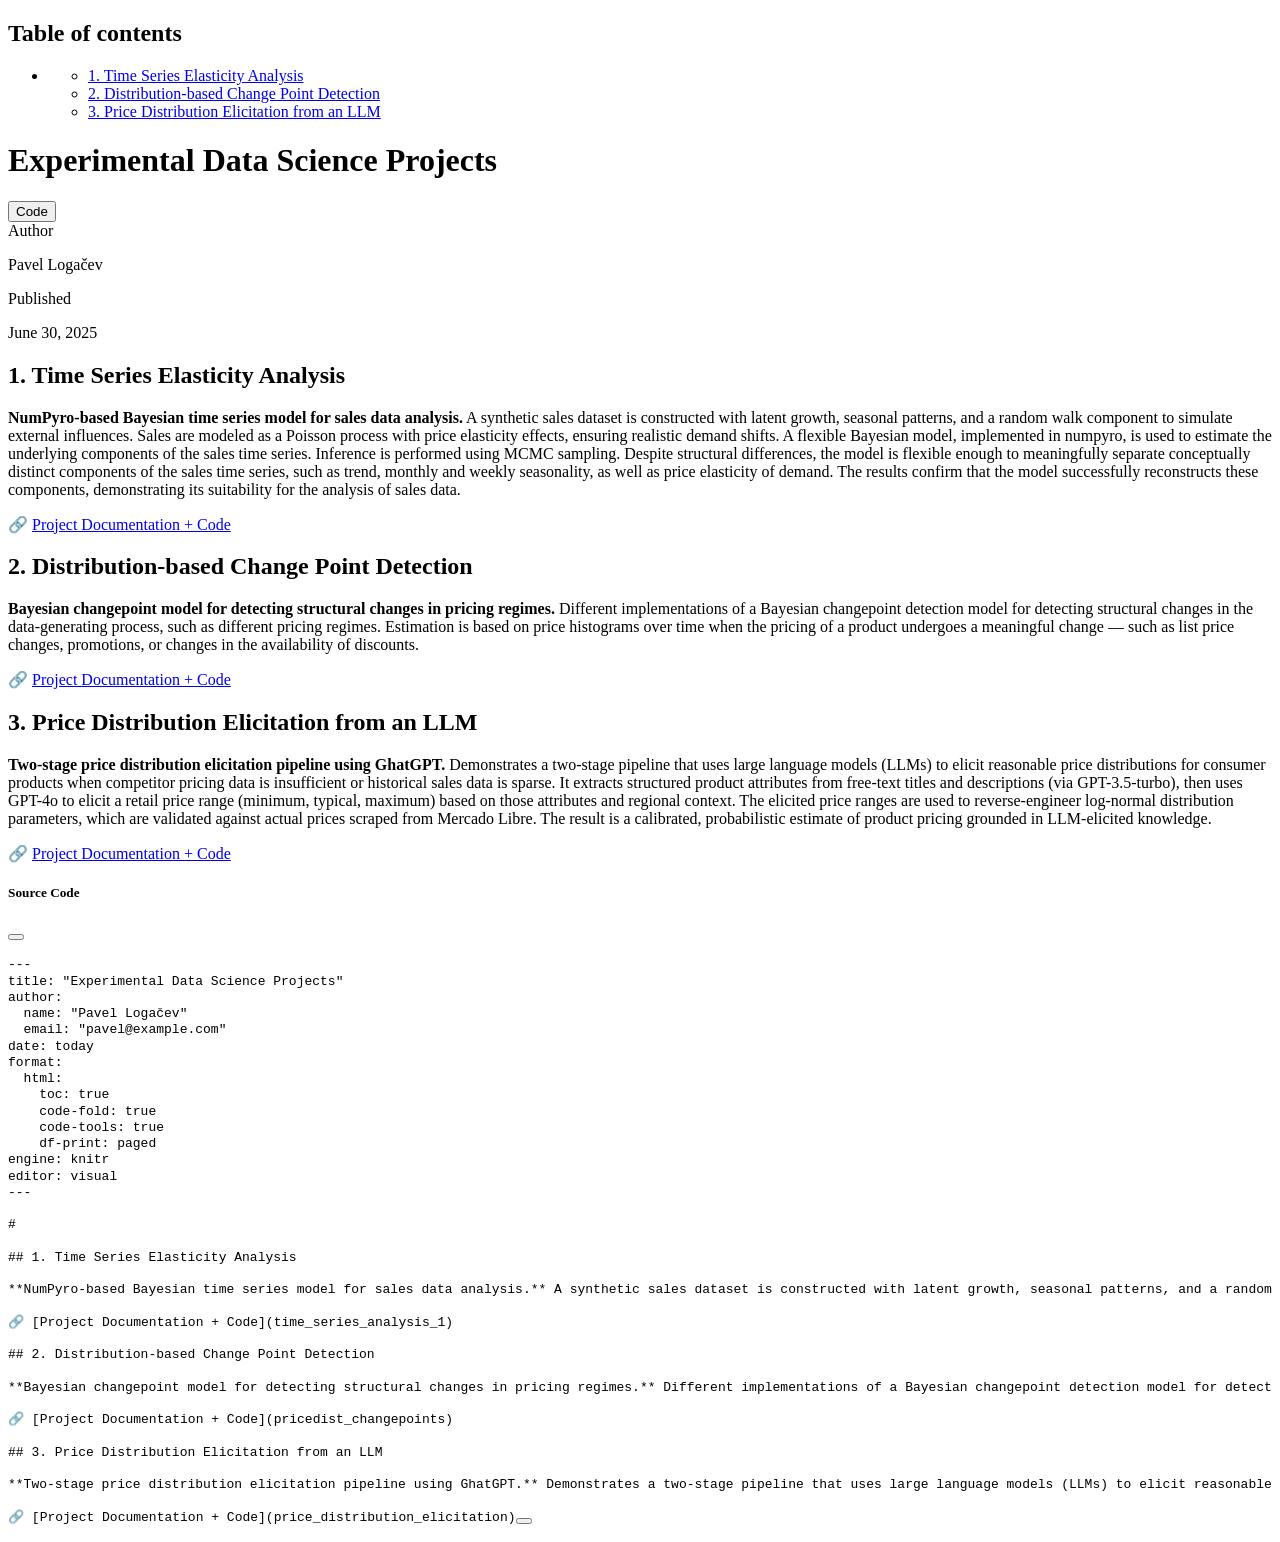
==== index.html @ 0f0e81e6 "Updates index doc" ====
<!DOCTYPE html>
<html xmlns="http://www.w3.org/1999/xhtml" lang="en" xml:lang="en"><head>

<meta charset="utf-8">
<meta name="generator" content="quarto-1.5.57">

<meta name="viewport" content="width=device-width, initial-scale=1.0, user-scalable=yes">

<meta name="author" content="Pavel Logačev">
<meta name="dcterms.date" content="2025-06-30">

<title>Experimental Data Science Projects</title>
<style>
code{white-space: pre-wrap;}
span.smallcaps{font-variant: small-caps;}
div.columns{display: flex; gap: min(4vw, 1.5em);}
div.column{flex: auto; overflow-x: auto;}
div.hanging-indent{margin-left: 1.5em; text-indent: -1.5em;}
ul.task-list{list-style: none;}
ul.task-list li input[type="checkbox"] {
  width: 0.8em;
  margin: 0 0.8em 0.2em -1em; /* quarto-specific, see https://github.com/quarto-dev/quarto-cli/issues/4556 */ 
  vertical-align: middle;
}
/* CSS for syntax highlighting */
pre > code.sourceCode { white-space: pre; position: relative; }
pre > code.sourceCode > span { line-height: 1.25; }
pre > code.sourceCode > span:empty { height: 1.2em; }
.sourceCode { overflow: visible; }
code.sourceCode > span { color: inherit; text-decoration: inherit; }
div.sourceCode { margin: 1em 0; }
pre.sourceCode { margin: 0; }
@media screen {
div.sourceCode { overflow: auto; }
}
@media print {
pre > code.sourceCode { white-space: pre-wrap; }
pre > code.sourceCode > span { display: inline-block; text-indent: -5em; padding-left: 5em; }
}
pre.numberSource code
  { counter-reset: source-line 0; }
pre.numberSource code > span
  { position: relative; left: -4em; counter-increment: source-line; }
pre.numberSource code > span > a:first-child::before
  { content: counter(source-line);
    position: relative; left: -1em; text-align: right; vertical-align: baseline;
    border: none; display: inline-block;
    -webkit-touch-callout: none; -webkit-user-select: none;
    -khtml-user-select: none; -moz-user-select: none;
    -ms-user-select: none; user-select: none;
    padding: 0 4px; width: 4em;
  }
pre.numberSource { margin-left: 3em;  padding-left: 4px; }
div.sourceCode
  {   }
@media screen {
pre > code.sourceCode > span > a:first-child::before { text-decoration: underline; }
}
</style>


<script src="index_files/libs/clipboard/clipboard.min.js"></script>
<script src="index_files/libs/quarto-html/quarto.js"></script>
<script src="index_files/libs/quarto-html/popper.min.js"></script>
<script src="index_files/libs/quarto-html/tippy.umd.min.js"></script>
<script src="index_files/libs/quarto-html/anchor.min.js"></script>
<link href="index_files/libs/quarto-html/tippy.css" rel="stylesheet">
<link href="index_files/libs/quarto-html/quarto-syntax-highlighting.css" rel="stylesheet" id="quarto-text-highlighting-styles">
<script src="index_files/libs/bootstrap/bootstrap.min.js"></script>
<link href="index_files/libs/bootstrap/bootstrap-icons.css" rel="stylesheet">
<link href="index_files/libs/bootstrap/bootstrap.min.css" rel="stylesheet" id="quarto-bootstrap" data-mode="light">
<link href="index_files/libs/pagedtable-1.1/css/pagedtable.css" rel="stylesheet">
<script src="index_files/libs/pagedtable-1.1/js/pagedtable.js"></script>


</head>

<body>

<div id="quarto-content" class="page-columns page-rows-contents page-layout-article">
<div id="quarto-margin-sidebar" class="sidebar margin-sidebar">
  <nav id="TOC" role="doc-toc" class="toc-active">
    <h2 id="toc-title">Table of contents</h2>
   
  <ul>
  <li><a href="#section" id="toc-section" class="nav-link active" data-scroll-target="#section"></a>
  <ul class="collapse">
  <li><a href="#time-series-elasticity-analysis" id="toc-time-series-elasticity-analysis" class="nav-link" data-scroll-target="#time-series-elasticity-analysis">1. Time Series Elasticity Analysis</a></li>
  <li><a href="#distribution-based-change-point-detection" id="toc-distribution-based-change-point-detection" class="nav-link" data-scroll-target="#distribution-based-change-point-detection">2. Distribution-based Change Point Detection</a></li>
  <li><a href="#price-distribution-elicitation-from-an-llm" id="toc-price-distribution-elicitation-from-an-llm" class="nav-link" data-scroll-target="#price-distribution-elicitation-from-an-llm">3. Price Distribution Elicitation from an LLM</a></li>
  </ul></li>
  </ul>
</nav>
</div>
<main class="content" id="quarto-document-content">

<header id="title-block-header" class="quarto-title-block default">
<div class="quarto-title">
<div class="quarto-title-block"><div><h1 class="title">Experimental Data Science Projects</h1><button type="button" class="btn code-tools-button" id="quarto-code-tools-source"><i class="bi"></i> Code</button></div></div>
</div>



<div class="quarto-title-meta">

    <div>
    <div class="quarto-title-meta-heading">Author</div>
    <div class="quarto-title-meta-contents">
             <p>Pavel Logačev <a href="mailto:pavel@example.com" class="quarto-title-author-email"><i class="bi bi-envelope"></i></a> </p>
          </div>
  </div>
    
    <div>
    <div class="quarto-title-meta-heading">Published</div>
    <div class="quarto-title-meta-contents">
      <p class="date">June 30, 2025</p>
    </div>
  </div>
  
    
  </div>
  


</header>


<section id="section" class="level1">
<h1></h1>
<section id="time-series-elasticity-analysis" class="level2">
<h2 class="anchored" data-anchor-id="time-series-elasticity-analysis">1. Time Series Elasticity Analysis</h2>
<p><strong>NumPyro-based Bayesian time series model for sales data analysis.</strong> A synthetic sales dataset is constructed with latent growth, seasonal patterns, and a random walk component to simulate external influences. Sales are modeled as a Poisson process with price elasticity effects, ensuring realistic demand shifts. A flexible Bayesian model, implemented in numpyro, is used to estimate the underlying components of the sales time series. Inference is performed using MCMC sampling. Despite structural differences, the model is flexible enough to meaningfully separate conceptually distinct components of the sales time series, such as trend, monthly and weekly seasonality, as well as price elasticity of demand. The results confirm that the model successfully reconstructs these components, demonstrating its suitability for the analysis of sales data.</p>
<p>🔗 <a href="time_series_analysis_1">Project Documentation + Code</a></p>
</section>
<section id="distribution-based-change-point-detection" class="level2">
<h2 class="anchored" data-anchor-id="distribution-based-change-point-detection">2. Distribution-based Change Point Detection</h2>
<p><strong>Bayesian changepoint model for detecting structural changes in pricing regimes.</strong> Different implementations of a Bayesian changepoint detection model for detecting structural changes in the data-generating process, such as different pricing regimes. Estimation is based on price histograms over time when the pricing of a product undergoes a meaningful change — such as list price changes, promotions, or changes in the availability of discounts.</p>
<p>🔗 <a href="pricedist_changepoints">Project Documentation + Code</a></p>
</section>
<section id="price-distribution-elicitation-from-an-llm" class="level2">
<h2 class="anchored" data-anchor-id="price-distribution-elicitation-from-an-llm">3. Price Distribution Elicitation from an LLM</h2>
<p><strong>Two-stage price distribution elicitation pipeline using GhatGPT.</strong> Demonstrates a two-stage pipeline that uses large language models (LLMs) to elicit reasonable price distributions for consumer products when competitor pricing data is insufficient or historical sales data is sparse. It extracts structured product attributes from free-text titles and descriptions (via GPT-3.5-turbo), then uses GPT-4o to elicit a retail price range (minimum, typical, maximum) based on those attributes and regional context. The elicited price ranges are used to reverse-engineer log-normal distribution parameters, which are validated against actual prices scraped from Mercado Libre. The result is a calibrated, probabilistic estimate of product pricing grounded in LLM-elicited knowledge.</p>
<p>🔗 <a href="price_distribution_elicitation">Project Documentation + Code</a></p>
<!-- -->

</section>
</section>

</main>
<!-- /main column -->
<script id="quarto-html-after-body" type="application/javascript">
window.document.addEventListener("DOMContentLoaded", function (event) {
  const toggleBodyColorMode = (bsSheetEl) => {
    const mode = bsSheetEl.getAttribute("data-mode");
    const bodyEl = window.document.querySelector("body");
    if (mode === "dark") {
      bodyEl.classList.add("quarto-dark");
      bodyEl.classList.remove("quarto-light");
    } else {
      bodyEl.classList.add("quarto-light");
      bodyEl.classList.remove("quarto-dark");
    }
  }
  const toggleBodyColorPrimary = () => {
    const bsSheetEl = window.document.querySelector("link#quarto-bootstrap");
    if (bsSheetEl) {
      toggleBodyColorMode(bsSheetEl);
    }
  }
  toggleBodyColorPrimary();  
  const icon = "";
  const anchorJS = new window.AnchorJS();
  anchorJS.options = {
    placement: 'right',
    icon: icon
  };
  anchorJS.add('.anchored');
  const isCodeAnnotation = (el) => {
    for (const clz of el.classList) {
      if (clz.startsWith('code-annotation-')) {                     
        return true;
      }
    }
    return false;
  }
  const onCopySuccess = function(e) {
    // button target
    const button = e.trigger;
    // don't keep focus
    button.blur();
    // flash "checked"
    button.classList.add('code-copy-button-checked');
    var currentTitle = button.getAttribute("title");
    button.setAttribute("title", "Copied!");
    let tooltip;
    if (window.bootstrap) {
      button.setAttribute("data-bs-toggle", "tooltip");
      button.setAttribute("data-bs-placement", "left");
      button.setAttribute("data-bs-title", "Copied!");
      tooltip = new bootstrap.Tooltip(button, 
        { trigger: "manual", 
          customClass: "code-copy-button-tooltip",
          offset: [0, -8]});
      tooltip.show();    
    }
    setTimeout(function() {
      if (tooltip) {
        tooltip.hide();
        button.removeAttribute("data-bs-title");
        button.removeAttribute("data-bs-toggle");
        button.removeAttribute("data-bs-placement");
      }
      button.setAttribute("title", currentTitle);
      button.classList.remove('code-copy-button-checked');
    }, 1000);
    // clear code selection
    e.clearSelection();
  }
  const getTextToCopy = function(trigger) {
      const codeEl = trigger.previousElementSibling.cloneNode(true);
      for (const childEl of codeEl.children) {
        if (isCodeAnnotation(childEl)) {
          childEl.remove();
        }
      }
      return codeEl.innerText;
  }
  const clipboard = new window.ClipboardJS('.code-copy-button:not([data-in-quarto-modal])', {
    text: getTextToCopy
  });
  clipboard.on('success', onCopySuccess);
  if (window.document.getElementById('quarto-embedded-source-code-modal')) {
    // For code content inside modals, clipBoardJS needs to be initialized with a container option
    // TODO: Check when it could be a function (https://github.com/zenorocha/clipboard.js/issues/860)
    const clipboardModal = new window.ClipboardJS('.code-copy-button[data-in-quarto-modal]', {
      text: getTextToCopy,
      container: window.document.getElementById('quarto-embedded-source-code-modal')
    });
    clipboardModal.on('success', onCopySuccess);
  }
  const viewSource = window.document.getElementById('quarto-view-source') ||
                     window.document.getElementById('quarto-code-tools-source');
  if (viewSource) {
    const sourceUrl = viewSource.getAttribute("data-quarto-source-url");
    viewSource.addEventListener("click", function(e) {
      if (sourceUrl) {
        // rstudio viewer pane
        if (/\bcapabilities=\b/.test(window.location)) {
          window.open(sourceUrl);
        } else {
          window.location.href = sourceUrl;
        }
      } else {
        const modal = new bootstrap.Modal(document.getElementById('quarto-embedded-source-code-modal'));
        modal.show();
      }
      return false;
    });
  }
  function toggleCodeHandler(show) {
    return function(e) {
      const detailsSrc = window.document.querySelectorAll(".cell > details > .sourceCode");
      for (let i=0; i<detailsSrc.length; i++) {
        const details = detailsSrc[i].parentElement;
        if (show) {
          details.open = true;
        } else {
          details.removeAttribute("open");
        }
      }
      const cellCodeDivs = window.document.querySelectorAll(".cell > .sourceCode");
      const fromCls = show ? "hidden" : "unhidden";
      const toCls = show ? "unhidden" : "hidden";
      for (let i=0; i<cellCodeDivs.length; i++) {
        const codeDiv = cellCodeDivs[i];
        if (codeDiv.classList.contains(fromCls)) {
          codeDiv.classList.remove(fromCls);
          codeDiv.classList.add(toCls);
        } 
      }
      return false;
    }
  }
  const hideAllCode = window.document.getElementById("quarto-hide-all-code");
  if (hideAllCode) {
    hideAllCode.addEventListener("click", toggleCodeHandler(false));
  }
  const showAllCode = window.document.getElementById("quarto-show-all-code");
  if (showAllCode) {
    showAllCode.addEventListener("click", toggleCodeHandler(true));
  }
    var localhostRegex = new RegExp(/^(?:http|https):\/\/localhost\:?[0-9]*\//);
    var mailtoRegex = new RegExp(/^mailto:/);
      var filterRegex = new RegExp('/' + window.location.host + '/');
    var isInternal = (href) => {
        return filterRegex.test(href) || localhostRegex.test(href) || mailtoRegex.test(href);
    }
    // Inspect non-navigation links and adorn them if external
 	var links = window.document.querySelectorAll('a[href]:not(.nav-link):not(.navbar-brand):not(.toc-action):not(.sidebar-link):not(.sidebar-item-toggle):not(.pagination-link):not(.no-external):not([aria-hidden]):not(.dropdown-item):not(.quarto-navigation-tool):not(.about-link)');
    for (var i=0; i<links.length; i++) {
      const link = links[i];
      if (!isInternal(link.href)) {
        // undo the damage that might have been done by quarto-nav.js in the case of
        // links that we want to consider external
        if (link.dataset.originalHref !== undefined) {
          link.href = link.dataset.originalHref;
        }
      }
    }
  function tippyHover(el, contentFn, onTriggerFn, onUntriggerFn) {
    const config = {
      allowHTML: true,
      maxWidth: 500,
      delay: 100,
      arrow: false,
      appendTo: function(el) {
          return el.parentElement;
      },
      interactive: true,
      interactiveBorder: 10,
      theme: 'quarto',
      placement: 'bottom-start',
    };
    if (contentFn) {
      config.content = contentFn;
    }
    if (onTriggerFn) {
      config.onTrigger = onTriggerFn;
    }
    if (onUntriggerFn) {
      config.onUntrigger = onUntriggerFn;
    }
    window.tippy(el, config); 
  }
  const noterefs = window.document.querySelectorAll('a[role="doc-noteref"]');
  for (var i=0; i<noterefs.length; i++) {
    const ref = noterefs[i];
    tippyHover(ref, function() {
      // use id or data attribute instead here
      let href = ref.getAttribute('data-footnote-href') || ref.getAttribute('href');
      try { href = new URL(href).hash; } catch {}
      const id = href.replace(/^#\/?/, "");
      const note = window.document.getElementById(id);
      if (note) {
        return note.innerHTML;
      } else {
        return "";
      }
    });
  }
  const xrefs = window.document.querySelectorAll('a.quarto-xref');
  const processXRef = (id, note) => {
    // Strip column container classes
    const stripColumnClz = (el) => {
      el.classList.remove("page-full", "page-columns");
      if (el.children) {
        for (const child of el.children) {
          stripColumnClz(child);
        }
      }
    }
    stripColumnClz(note)
    if (id === null || id.startsWith('sec-')) {
      // Special case sections, only their first couple elements
      const container = document.createElement("div");
      if (note.children && note.children.length > 2) {
        container.appendChild(note.children[0].cloneNode(true));
        for (let i = 1; i < note.children.length; i++) {
          const child = note.children[i];
          if (child.tagName === "P" && child.innerText === "") {
            continue;
          } else {
            container.appendChild(child.cloneNode(true));
            break;
          }
        }
        if (window.Quarto?.typesetMath) {
          window.Quarto.typesetMath(container);
        }
        return container.innerHTML
      } else {
        if (window.Quarto?.typesetMath) {
          window.Quarto.typesetMath(note);
        }
        return note.innerHTML;
      }
    } else {
      // Remove any anchor links if they are present
      const anchorLink = note.querySelector('a.anchorjs-link');
      if (anchorLink) {
        anchorLink.remove();
      }
      if (window.Quarto?.typesetMath) {
        window.Quarto.typesetMath(note);
      }
      // TODO in 1.5, we should make sure this works without a callout special case
      if (note.classList.contains("callout")) {
        return note.outerHTML;
      } else {
        return note.innerHTML;
      }
    }
  }
  for (var i=0; i<xrefs.length; i++) {
    const xref = xrefs[i];
    tippyHover(xref, undefined, function(instance) {
      instance.disable();
      let url = xref.getAttribute('href');
      let hash = undefined; 
      if (url.startsWith('#')) {
        hash = url;
      } else {
        try { hash = new URL(url).hash; } catch {}
      }
      if (hash) {
        const id = hash.replace(/^#\/?/, "");
        const note = window.document.getElementById(id);
        if (note !== null) {
          try {
            const html = processXRef(id, note.cloneNode(true));
            instance.setContent(html);
          } finally {
            instance.enable();
            instance.show();
          }
        } else {
          // See if we can fetch this
          fetch(url.split('#')[0])
          .then(res => res.text())
          .then(html => {
            const parser = new DOMParser();
            const htmlDoc = parser.parseFromString(html, "text/html");
            const note = htmlDoc.getElementById(id);
            if (note !== null) {
              const html = processXRef(id, note);
              instance.setContent(html);
            } 
          }).finally(() => {
            instance.enable();
            instance.show();
          });
        }
      } else {
        // See if we can fetch a full url (with no hash to target)
        // This is a special case and we should probably do some content thinning / targeting
        fetch(url)
        .then(res => res.text())
        .then(html => {
          const parser = new DOMParser();
          const htmlDoc = parser.parseFromString(html, "text/html");
          const note = htmlDoc.querySelector('main.content');
          if (note !== null) {
            // This should only happen for chapter cross references
            // (since there is no id in the URL)
            // remove the first header
            if (note.children.length > 0 && note.children[0].tagName === "HEADER") {
              note.children[0].remove();
            }
            const html = processXRef(null, note);
            instance.setContent(html);
          } 
        }).finally(() => {
          instance.enable();
          instance.show();
        });
      }
    }, function(instance) {
    });
  }
      let selectedAnnoteEl;
      const selectorForAnnotation = ( cell, annotation) => {
        let cellAttr = 'data-code-cell="' + cell + '"';
        let lineAttr = 'data-code-annotation="' +  annotation + '"';
        const selector = 'span[' + cellAttr + '][' + lineAttr + ']';
        return selector;
      }
      const selectCodeLines = (annoteEl) => {
        const doc = window.document;
        const targetCell = annoteEl.getAttribute("data-target-cell");
        const targetAnnotation = annoteEl.getAttribute("data-target-annotation");
        const annoteSpan = window.document.querySelector(selectorForAnnotation(targetCell, targetAnnotation));
        const lines = annoteSpan.getAttribute("data-code-lines").split(",");
        const lineIds = lines.map((line) => {
          return targetCell + "-" + line;
        })
        let top = null;
        let height = null;
        let parent = null;
        if (lineIds.length > 0) {
            //compute the position of the single el (top and bottom and make a div)
            const el = window.document.getElementById(lineIds[0]);
            top = el.offsetTop;
            height = el.offsetHeight;
            parent = el.parentElement.parentElement;
          if (lineIds.length > 1) {
            const lastEl = window.document.getElementById(lineIds[lineIds.length - 1]);
            const bottom = lastEl.offsetTop + lastEl.offsetHeight;
            height = bottom - top;
          }
          if (top !== null && height !== null && parent !== null) {
            // cook up a div (if necessary) and position it 
            let div = window.document.getElementById("code-annotation-line-highlight");
            if (div === null) {
              div = window.document.createElement("div");
              div.setAttribute("id", "code-annotation-line-highlight");
              div.style.position = 'absolute';
              parent.appendChild(div);
            }
            div.style.top = top - 2 + "px";
            div.style.height = height + 4 + "px";
            div.style.left = 0;
            let gutterDiv = window.document.getElementById("code-annotation-line-highlight-gutter");
            if (gutterDiv === null) {
              gutterDiv = window.document.createElement("div");
              gutterDiv.setAttribute("id", "code-annotation-line-highlight-gutter");
              gutterDiv.style.position = 'absolute';
              const codeCell = window.document.getElementById(targetCell);
              const gutter = codeCell.querySelector('.code-annotation-gutter');
              gutter.appendChild(gutterDiv);
            }
            gutterDiv.style.top = top - 2 + "px";
            gutterDiv.style.height = height + 4 + "px";
          }
          selectedAnnoteEl = annoteEl;
        }
      };
      const unselectCodeLines = () => {
        const elementsIds = ["code-annotation-line-highlight", "code-annotation-line-highlight-gutter"];
        elementsIds.forEach((elId) => {
          const div = window.document.getElementById(elId);
          if (div) {
            div.remove();
          }
        });
        selectedAnnoteEl = undefined;
      };
        // Handle positioning of the toggle
    window.addEventListener(
      "resize",
      throttle(() => {
        elRect = undefined;
        if (selectedAnnoteEl) {
          selectCodeLines(selectedAnnoteEl);
        }
      }, 10)
    );
    function throttle(fn, ms) {
    let throttle = false;
    let timer;
      return (...args) => {
        if(!throttle) { // first call gets through
            fn.apply(this, args);
            throttle = true;
        } else { // all the others get throttled
            if(timer) clearTimeout(timer); // cancel #2
            timer = setTimeout(() => {
              fn.apply(this, args);
              timer = throttle = false;
            }, ms);
        }
      };
    }
      // Attach click handler to the DT
      const annoteDls = window.document.querySelectorAll('dt[data-target-cell]');
      for (const annoteDlNode of annoteDls) {
        annoteDlNode.addEventListener('click', (event) => {
          const clickedEl = event.target;
          if (clickedEl !== selectedAnnoteEl) {
            unselectCodeLines();
            const activeEl = window.document.querySelector('dt[data-target-cell].code-annotation-active');
            if (activeEl) {
              activeEl.classList.remove('code-annotation-active');
            }
            selectCodeLines(clickedEl);
            clickedEl.classList.add('code-annotation-active');
          } else {
            // Unselect the line
            unselectCodeLines();
            clickedEl.classList.remove('code-annotation-active');
          }
        });
      }
  const findCites = (el) => {
    const parentEl = el.parentElement;
    if (parentEl) {
      const cites = parentEl.dataset.cites;
      if (cites) {
        return {
          el,
          cites: cites.split(' ')
        };
      } else {
        return findCites(el.parentElement)
      }
    } else {
      return undefined;
    }
  };
  var bibliorefs = window.document.querySelectorAll('a[role="doc-biblioref"]');
  for (var i=0; i<bibliorefs.length; i++) {
    const ref = bibliorefs[i];
    const citeInfo = findCites(ref);
    if (citeInfo) {
      tippyHover(citeInfo.el, function() {
        var popup = window.document.createElement('div');
        citeInfo.cites.forEach(function(cite) {
          var citeDiv = window.document.createElement('div');
          citeDiv.classList.add('hanging-indent');
          citeDiv.classList.add('csl-entry');
          var biblioDiv = window.document.getElementById('ref-' + cite);
          if (biblioDiv) {
            citeDiv.innerHTML = biblioDiv.innerHTML;
          }
          popup.appendChild(citeDiv);
        });
        return popup.innerHTML;
      });
    }
  }
});
</script><div class="modal fade" id="quarto-embedded-source-code-modal" tabindex="-1" aria-labelledby="quarto-embedded-source-code-modal-label" aria-hidden="true"><div class="modal-dialog modal-dialog-scrollable"><div class="modal-content"><div class="modal-header"><h5 class="modal-title" id="quarto-embedded-source-code-modal-label">Source Code</h5><button class="btn-close" data-bs-dismiss="modal"></button></div><div class="modal-body"><div class="">
<div class="sourceCode" id="cb1" data-shortcodes="false"><pre class="sourceCode markdown code-with-copy"><code class="sourceCode markdown"><span id="cb1-1"><a href="#cb1-1" aria-hidden="true" tabindex="-1"></a><span class="co">---</span></span>
<span id="cb1-2"><a href="#cb1-2" aria-hidden="true" tabindex="-1"></a><span class="an">title:</span><span class="co"> "Experimental Data Science Projects"</span></span>
<span id="cb1-3"><a href="#cb1-3" aria-hidden="true" tabindex="-1"></a><span class="an">author:</span></span>
<span id="cb1-4"><a href="#cb1-4" aria-hidden="true" tabindex="-1"></a><span class="co">  name: "Pavel Logačev"</span></span>
<span id="cb1-5"><a href="#cb1-5" aria-hidden="true" tabindex="-1"></a><span class="co">  email: "pavel@example.com"</span></span>
<span id="cb1-6"><a href="#cb1-6" aria-hidden="true" tabindex="-1"></a><span class="an">date:</span><span class="co"> today</span></span>
<span id="cb1-7"><a href="#cb1-7" aria-hidden="true" tabindex="-1"></a><span class="an">format:</span></span>
<span id="cb1-8"><a href="#cb1-8" aria-hidden="true" tabindex="-1"></a><span class="co">  html:</span></span>
<span id="cb1-9"><a href="#cb1-9" aria-hidden="true" tabindex="-1"></a><span class="co">    toc: true</span></span>
<span id="cb1-10"><a href="#cb1-10" aria-hidden="true" tabindex="-1"></a><span class="co">    code-fold: true</span></span>
<span id="cb1-11"><a href="#cb1-11" aria-hidden="true" tabindex="-1"></a><span class="co">    code-tools: true</span></span>
<span id="cb1-12"><a href="#cb1-12" aria-hidden="true" tabindex="-1"></a><span class="co">    df-print: paged</span></span>
<span id="cb1-13"><a href="#cb1-13" aria-hidden="true" tabindex="-1"></a><span class="an">engine:</span><span class="co"> knitr</span></span>
<span id="cb1-14"><a href="#cb1-14" aria-hidden="true" tabindex="-1"></a><span class="an">editor:</span><span class="co"> visual</span></span>
<span id="cb1-15"><a href="#cb1-15" aria-hidden="true" tabindex="-1"></a><span class="co">---</span></span>
<span id="cb1-16"><a href="#cb1-16" aria-hidden="true" tabindex="-1"></a></span>
<span id="cb1-17"><a href="#cb1-17" aria-hidden="true" tabindex="-1"></a><span class="fu"># </span></span>
<span id="cb1-18"><a href="#cb1-18" aria-hidden="true" tabindex="-1"></a></span>
<span id="cb1-19"><a href="#cb1-19" aria-hidden="true" tabindex="-1"></a><span class="fu">## 1. Time Series Elasticity Analysis</span></span>
<span id="cb1-20"><a href="#cb1-20" aria-hidden="true" tabindex="-1"></a></span>
<span id="cb1-21"><a href="#cb1-21" aria-hidden="true" tabindex="-1"></a>**NumPyro-based Bayesian time series model for sales data analysis.** A synthetic sales dataset is constructed with latent growth, seasonal patterns, and a random walk component to simulate external influences. Sales are modeled as a Poisson process with price elasticity effects, ensuring realistic demand shifts. A flexible Bayesian model, implemented in numpyro, is used to estimate the underlying components of the sales time series. Inference is performed using MCMC sampling. Despite structural differences, the model is flexible enough to meaningfully separate conceptually distinct components of the sales time series, such as trend, monthly and weekly seasonality, as well as price elasticity of demand. The results confirm that the model successfully reconstructs these components, demonstrating its suitability for the analysis of sales data.</span>
<span id="cb1-22"><a href="#cb1-22" aria-hidden="true" tabindex="-1"></a></span>
<span id="cb1-23"><a href="#cb1-23" aria-hidden="true" tabindex="-1"></a>🔗 <span class="co">[</span><span class="ot">Project Documentation + Code</span><span class="co">](time_series_analysis_1)</span></span>
<span id="cb1-24"><a href="#cb1-24" aria-hidden="true" tabindex="-1"></a></span>
<span id="cb1-25"><a href="#cb1-25" aria-hidden="true" tabindex="-1"></a><span class="fu">## 2. Distribution-based Change Point Detection</span></span>
<span id="cb1-26"><a href="#cb1-26" aria-hidden="true" tabindex="-1"></a></span>
<span id="cb1-27"><a href="#cb1-27" aria-hidden="true" tabindex="-1"></a>**Bayesian changepoint model for detecting structural changes in pricing regimes.** Different implementations of a Bayesian changepoint detection model for detecting structural changes in the data-generating process, such as different pricing regimes. Estimation is based on price histograms over time when the pricing of a product undergoes a meaningful change — such as list price changes, promotions, or changes in the availability of discounts.</span>
<span id="cb1-28"><a href="#cb1-28" aria-hidden="true" tabindex="-1"></a></span>
<span id="cb1-29"><a href="#cb1-29" aria-hidden="true" tabindex="-1"></a>🔗 <span class="co">[</span><span class="ot">Project Documentation + Code</span><span class="co">](pricedist_changepoints)</span></span>
<span id="cb1-30"><a href="#cb1-30" aria-hidden="true" tabindex="-1"></a></span>
<span id="cb1-31"><a href="#cb1-31" aria-hidden="true" tabindex="-1"></a><span class="fu">## 3. Price Distribution Elicitation from an LLM</span></span>
<span id="cb1-32"><a href="#cb1-32" aria-hidden="true" tabindex="-1"></a></span>
<span id="cb1-33"><a href="#cb1-33" aria-hidden="true" tabindex="-1"></a>**Two-stage price distribution elicitation pipeline using GhatGPT.** Demonstrates a two-stage pipeline that uses large language models (LLMs) to elicit reasonable price distributions for consumer products when competitor pricing data is insufficient or historical sales data is sparse. It extracts structured product attributes from free-text titles and descriptions (via GPT-3.5-turbo), then uses GPT-4o to elicit a retail price range (minimum, typical, maximum) based on those attributes and regional context. The elicited price ranges are used to reverse-engineer log-normal distribution parameters, which are validated against actual prices scraped from Mercado Libre. The result is a calibrated, probabilistic estimate of product pricing grounded in LLM-elicited knowledge.</span>
<span id="cb1-34"><a href="#cb1-34" aria-hidden="true" tabindex="-1"></a></span>
<span id="cb1-35"><a href="#cb1-35" aria-hidden="true" tabindex="-1"></a>🔗 <span class="co">[</span><span class="ot">Project Documentation + Code</span><span class="co">](price_distribution_elicitation)</span></span></code><button title="Copy to Clipboard" class="code-copy-button" data-in-quarto-modal=""><i class="bi"></i></button></pre></div>
</div></div></div></div></div>
</div> <!-- /content -->




</body></html>
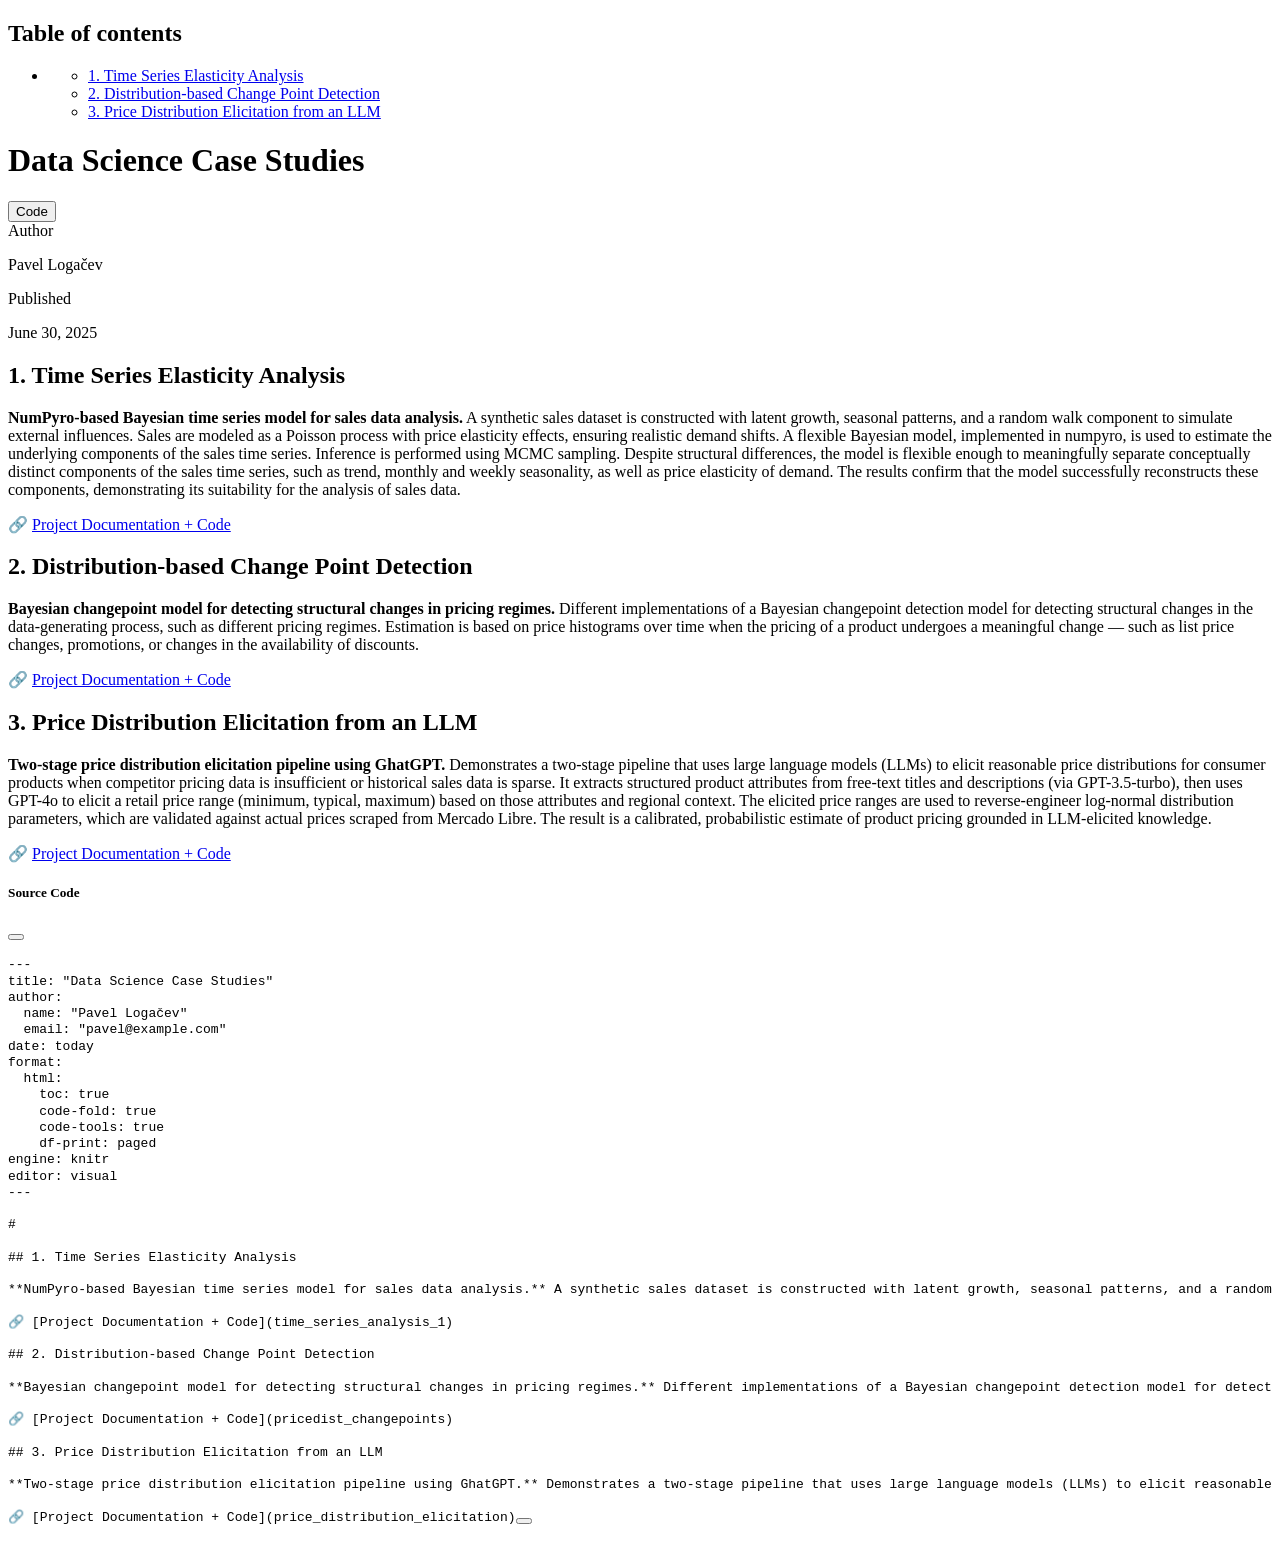
==== commit 72962896: "Updates index doc" ====
--- a/index.html
+++ b/index.html
@@ -9,7 +9,7 @@
 <meta name="author" content="Pavel Logačev">
 <meta name="dcterms.date" content="2025-06-30">
 
-<title>Experimental Data Science Projects</title>
+<title>Data Science Case Studies</title>
 <style>
 code{white-space: pre-wrap;}
 span.smallcaps{font-variant: small-caps;}
@@ -96,7 +96,7 @@
 
 <header id="title-block-header" class="quarto-title-block default">
 <div class="quarto-title">
-<div class="quarto-title-block"><div><h1 class="title">Experimental Data Science Projects</h1><button type="button" class="btn code-tools-button" id="quarto-code-tools-source"><i class="bi"></i> Code</button></div></div>
+<div class="quarto-title-block"><div><h1 class="title">Data Science Case Studies</h1><button type="button" class="btn code-tools-button" id="quarto-code-tools-source"><i class="bi"></i> Code</button></div></div>
 </div>
 
 
@@ -620,7 +620,7 @@
 });
 </script><div class="modal fade" id="quarto-embedded-source-code-modal" tabindex="-1" aria-labelledby="quarto-embedded-source-code-modal-label" aria-hidden="true"><div class="modal-dialog modal-dialog-scrollable"><div class="modal-content"><div class="modal-header"><h5 class="modal-title" id="quarto-embedded-source-code-modal-label">Source Code</h5><button class="btn-close" data-bs-dismiss="modal"></button></div><div class="modal-body"><div class="">
 <div class="sourceCode" id="cb1" data-shortcodes="false"><pre class="sourceCode markdown code-with-copy"><code class="sourceCode markdown"><span id="cb1-1"><a href="#cb1-1" aria-hidden="true" tabindex="-1"></a><span class="co">---</span></span>
-<span id="cb1-2"><a href="#cb1-2" aria-hidden="true" tabindex="-1"></a><span class="an">title:</span><span class="co"> "Experimental Data Science Projects"</span></span>
+<span id="cb1-2"><a href="#cb1-2" aria-hidden="true" tabindex="-1"></a><span class="an">title:</span><span class="co"> "Data Science Case Studies"</span></span>
 <span id="cb1-3"><a href="#cb1-3" aria-hidden="true" tabindex="-1"></a><span class="an">author:</span></span>
 <span id="cb1-4"><a href="#cb1-4" aria-hidden="true" tabindex="-1"></a><span class="co">  name: "Pavel Logačev"</span></span>
 <span id="cb1-5"><a href="#cb1-5" aria-hidden="true" tabindex="-1"></a><span class="co">  email: "pavel@example.com"</span></span>
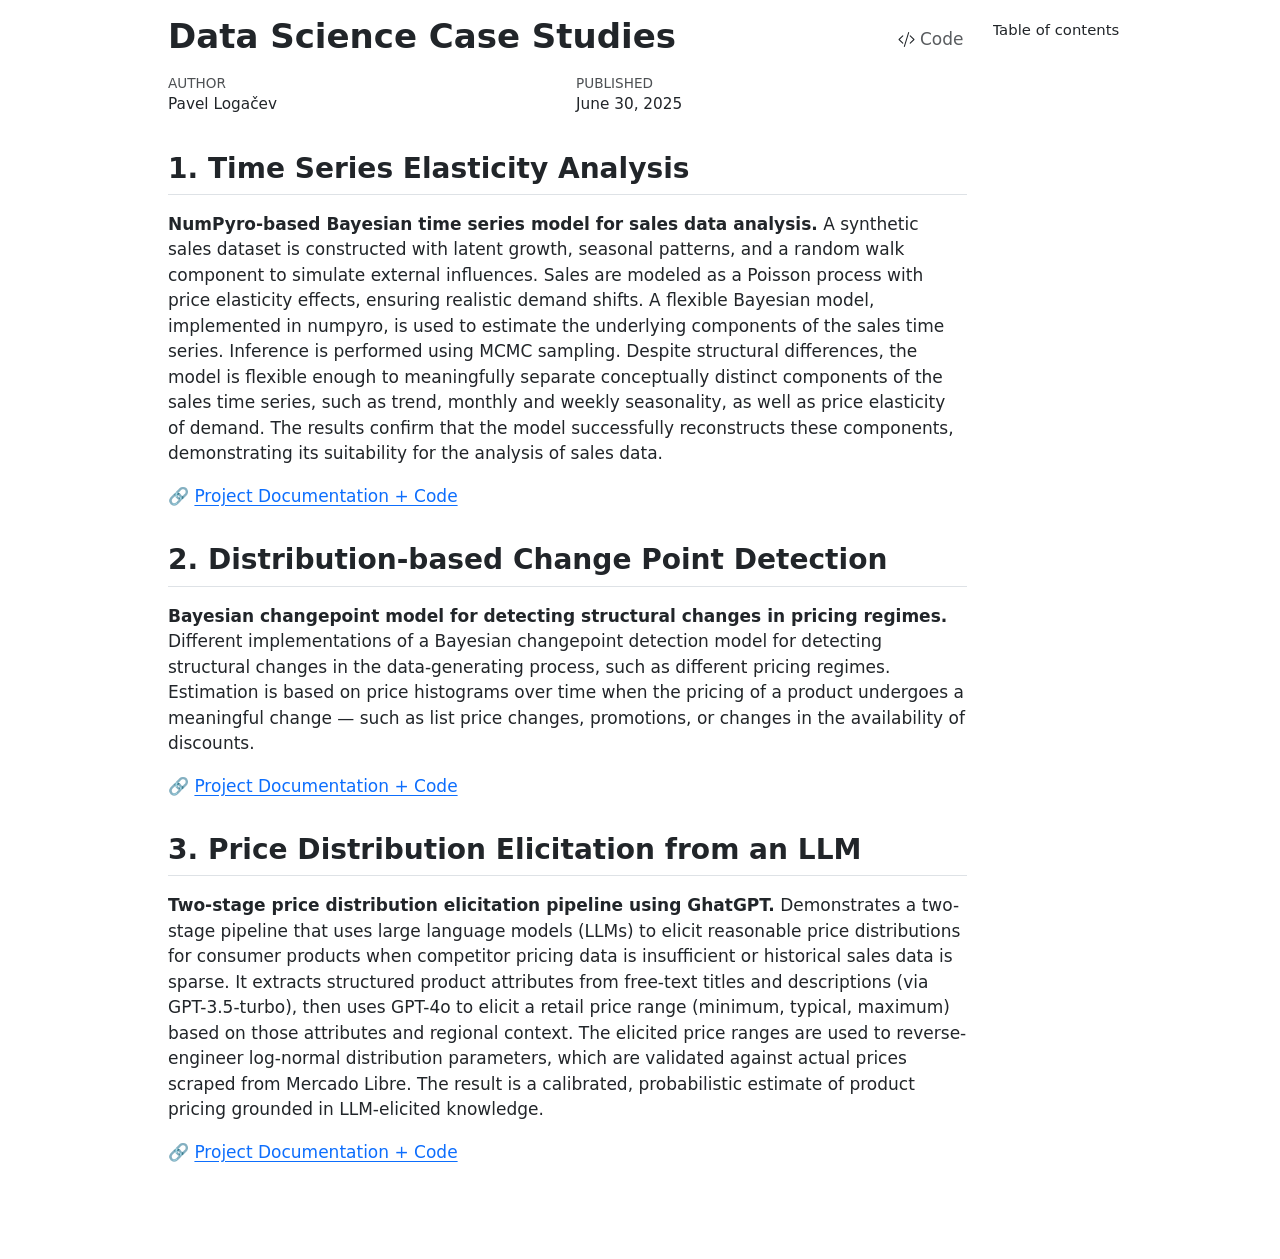
==== commit 6ad84718: "Renamed LLM model" ====
--- a/index.html
+++ b/index.html
@@ -140,7 +140,7 @@
 <section id="price-distribution-elicitation-from-an-llm" class="level2">
 <h2 class="anchored" data-anchor-id="price-distribution-elicitation-from-an-llm">3. Price Distribution Elicitation from an LLM</h2>
 <p><strong>Two-stage price distribution elicitation pipeline using GhatGPT.</strong> Demonstrates a two-stage pipeline that uses large language models (LLMs) to elicit reasonable price distributions for consumer products when competitor pricing data is insufficient or historical sales data is sparse. It extracts structured product attributes from free-text titles and descriptions (via GPT-3.5-turbo), then uses GPT-4o to elicit a retail price range (minimum, typical, maximum) based on those attributes and regional context. The elicited price ranges are used to reverse-engineer log-normal distribution parameters, which are validated against actual prices scraped from Mercado Libre. The result is a calibrated, probabilistic estimate of product pricing grounded in LLM-elicited knowledge.</p>
-<p>🔗 <a href="price_distribution_elicitation">Project Documentation + Code</a></p>
+<p>🔗 <a href="pricedist_elicitation">Project Documentation + Code</a></p>
 <!-- -->
 
 </section>
@@ -653,7 +653,7 @@
 <span id="cb1-32"><a href="#cb1-32" aria-hidden="true" tabindex="-1"></a></span>
 <span id="cb1-33"><a href="#cb1-33" aria-hidden="true" tabindex="-1"></a>**Two-stage price distribution elicitation pipeline using GhatGPT.** Demonstrates a two-stage pipeline that uses large language models (LLMs) to elicit reasonable price distributions for consumer products when competitor pricing data is insufficient or historical sales data is sparse. It extracts structured product attributes from free-text titles and descriptions (via GPT-3.5-turbo), then uses GPT-4o to elicit a retail price range (minimum, typical, maximum) based on those attributes and regional context. The elicited price ranges are used to reverse-engineer log-normal distribution parameters, which are validated against actual prices scraped from Mercado Libre. The result is a calibrated, probabilistic estimate of product pricing grounded in LLM-elicited knowledge.</span>
 <span id="cb1-34"><a href="#cb1-34" aria-hidden="true" tabindex="-1"></a></span>
-<span id="cb1-35"><a href="#cb1-35" aria-hidden="true" tabindex="-1"></a>🔗 <span class="co">[</span><span class="ot">Project Documentation + Code</span><span class="co">](price_distribution_elicitation)</span></span></code><button title="Copy to Clipboard" class="code-copy-button" data-in-quarto-modal=""><i class="bi"></i></button></pre></div>
+<span id="cb1-35"><a href="#cb1-35" aria-hidden="true" tabindex="-1"></a>🔗 <span class="co">[</span><span class="ot">Project Documentation + Code</span><span class="co">](pricedist_elicitation)</span></span></code><button title="Copy to Clipboard" class="code-copy-button" data-in-quarto-modal=""><i class="bi"></i></button></pre></div>
 </div></div></div></div></div>
 </div> <!-- /content -->
 
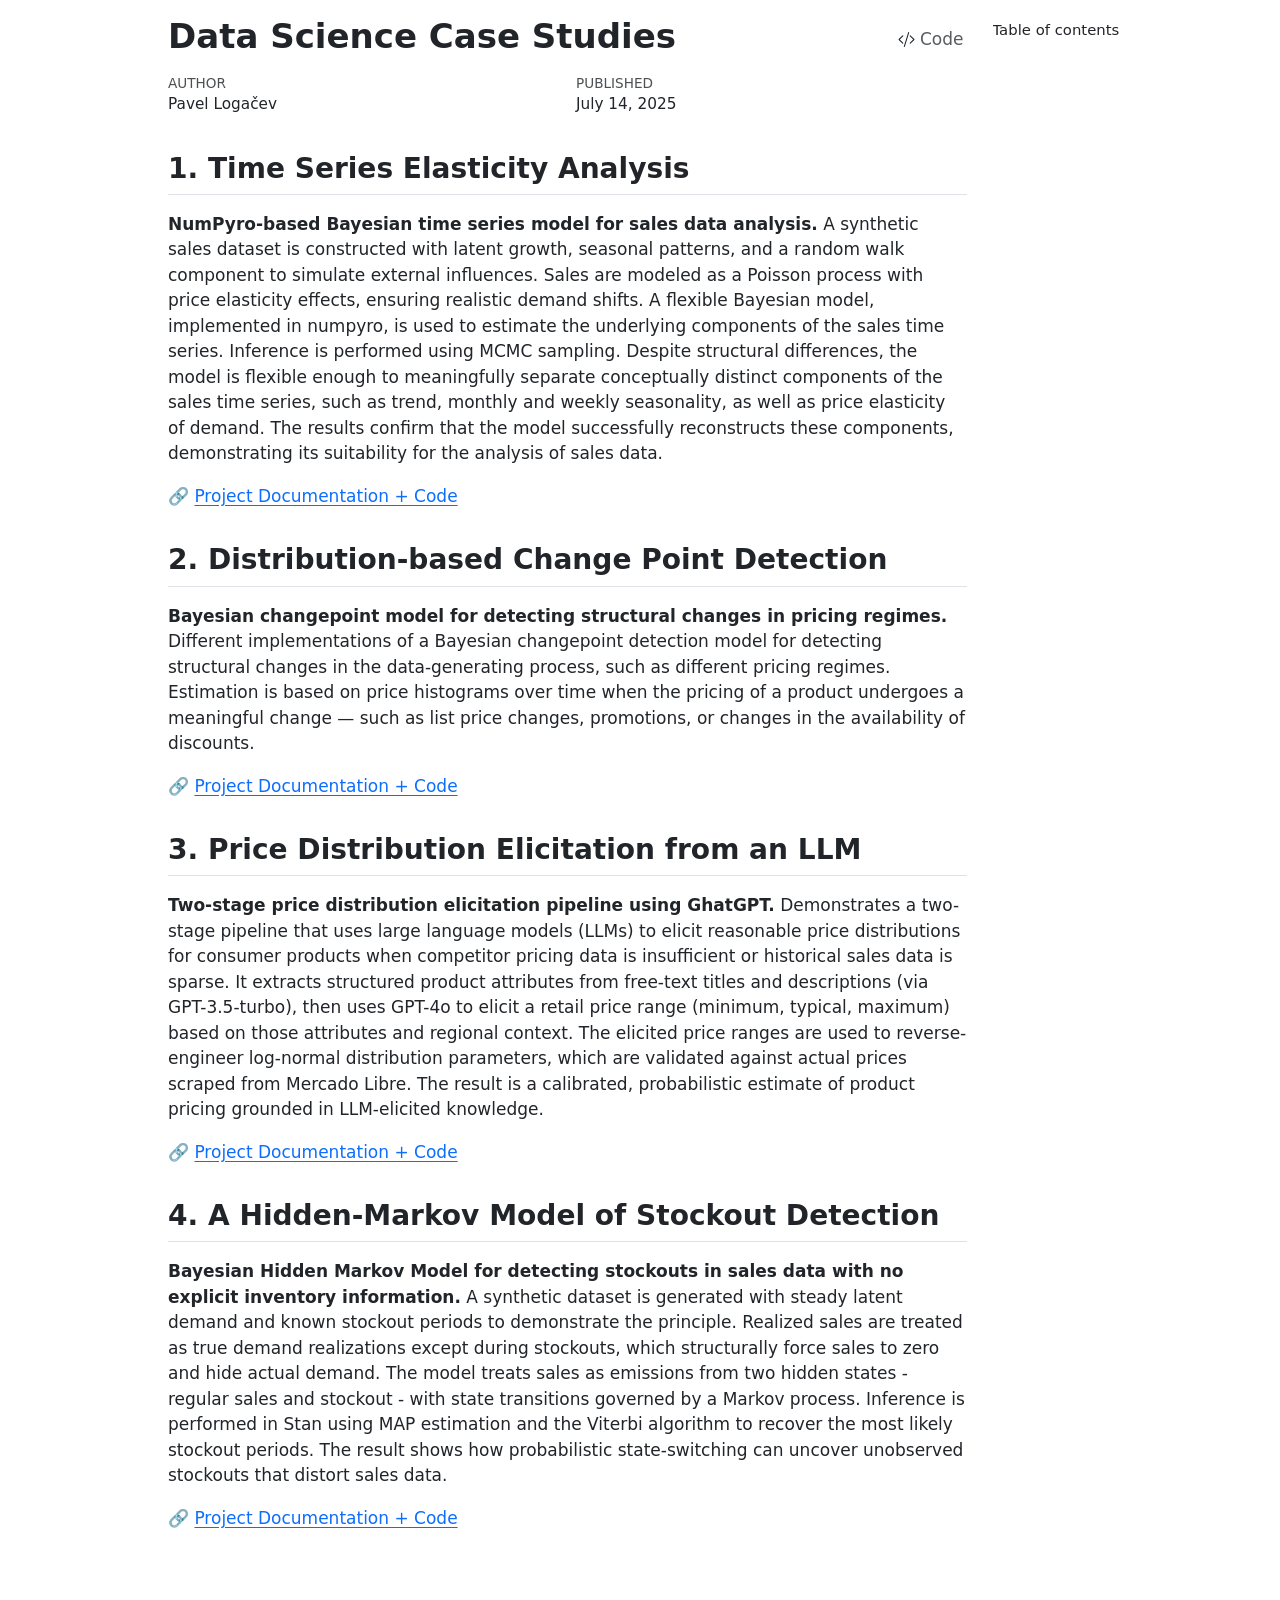
==== commit 4431646f: "Added stockouts project" ====
--- a/index.html
+++ b/index.html
@@ -7,7 +7,7 @@
 <meta name="viewport" content="width=device-width, initial-scale=1.0, user-scalable=yes">
 
 <meta name="author" content="Pavel Logačev">
-<meta name="dcterms.date" content="2025-06-30">
+<meta name="dcterms.date" content="2025-07-14">
 
 <title>Data Science Case Studies</title>
 <style>
@@ -88,6 +88,7 @@
   <li><a href="#time-series-elasticity-analysis" id="toc-time-series-elasticity-analysis" class="nav-link" data-scroll-target="#time-series-elasticity-analysis">1. Time Series Elasticity Analysis</a></li>
   <li><a href="#distribution-based-change-point-detection" id="toc-distribution-based-change-point-detection" class="nav-link" data-scroll-target="#distribution-based-change-point-detection">2. Distribution-based Change Point Detection</a></li>
   <li><a href="#price-distribution-elicitation-from-an-llm" id="toc-price-distribution-elicitation-from-an-llm" class="nav-link" data-scroll-target="#price-distribution-elicitation-from-an-llm">3. Price Distribution Elicitation from an LLM</a></li>
+  <li><a href="#a-hidden-markov-model-of-stockout-detection" id="toc-a-hidden-markov-model-of-stockout-detection" class="nav-link" data-scroll-target="#a-hidden-markov-model-of-stockout-detection">4. A Hidden-Markov Model of Stockout Detection</a></li>
   </ul></li>
   </ul>
 </nav>
@@ -113,7 +114,7 @@
     <div>
     <div class="quarto-title-meta-heading">Published</div>
     <div class="quarto-title-meta-contents">
-      <p class="date">June 30, 2025</p>
+      <p class="date">July 14, 2025</p>
     </div>
   </div>
   
@@ -141,6 +142,11 @@
 <h2 class="anchored" data-anchor-id="price-distribution-elicitation-from-an-llm">3. Price Distribution Elicitation from an LLM</h2>
 <p><strong>Two-stage price distribution elicitation pipeline using GhatGPT.</strong> Demonstrates a two-stage pipeline that uses large language models (LLMs) to elicit reasonable price distributions for consumer products when competitor pricing data is insufficient or historical sales data is sparse. It extracts structured product attributes from free-text titles and descriptions (via GPT-3.5-turbo), then uses GPT-4o to elicit a retail price range (minimum, typical, maximum) based on those attributes and regional context. The elicited price ranges are used to reverse-engineer log-normal distribution parameters, which are validated against actual prices scraped from Mercado Libre. The result is a calibrated, probabilistic estimate of product pricing grounded in LLM-elicited knowledge.</p>
 <p>🔗 <a href="pricedist_elicitation">Project Documentation + Code</a></p>
+</section>
+<section id="a-hidden-markov-model-of-stockout-detection" class="level2">
+<h2 class="anchored" data-anchor-id="a-hidden-markov-model-of-stockout-detection">4. A Hidden-Markov Model of Stockout Detection</h2>
+<p><strong>Bayesian Hidden Markov Model for detecting stockouts in sales data with no explicit inventory information.</strong> A synthetic dataset is generated with steady latent demand and known stockout periods to demonstrate the principle. Realized sales are treated as true demand realizations except during stockouts, which structurally force sales to zero and hide actual demand. The model treats sales as emissions from two hidden states - regular sales and stockout - with state transitions governed by a Markov process. Inference is performed in Stan using MAP estimation and the Viterbi algorithm to recover the most likely stockout periods. The result shows how probabilistic state-switching can uncover unobserved stockouts that distort sales data.</p>
+<p>🔗 <a href="stockouts">Project Documentation + Code</a></p>
 <!-- -->
 
 </section>
@@ -653,7 +659,13 @@
 <span id="cb1-32"><a href="#cb1-32" aria-hidden="true" tabindex="-1"></a></span>
 <span id="cb1-33"><a href="#cb1-33" aria-hidden="true" tabindex="-1"></a>**Two-stage price distribution elicitation pipeline using GhatGPT.** Demonstrates a two-stage pipeline that uses large language models (LLMs) to elicit reasonable price distributions for consumer products when competitor pricing data is insufficient or historical sales data is sparse. It extracts structured product attributes from free-text titles and descriptions (via GPT-3.5-turbo), then uses GPT-4o to elicit a retail price range (minimum, typical, maximum) based on those attributes and regional context. The elicited price ranges are used to reverse-engineer log-normal distribution parameters, which are validated against actual prices scraped from Mercado Libre. The result is a calibrated, probabilistic estimate of product pricing grounded in LLM-elicited knowledge.</span>
 <span id="cb1-34"><a href="#cb1-34" aria-hidden="true" tabindex="-1"></a></span>
-<span id="cb1-35"><a href="#cb1-35" aria-hidden="true" tabindex="-1"></a>🔗 <span class="co">[</span><span class="ot">Project Documentation + Code</span><span class="co">](pricedist_elicitation)</span></span></code><button title="Copy to Clipboard" class="code-copy-button" data-in-quarto-modal=""><i class="bi"></i></button></pre></div>
+<span id="cb1-35"><a href="#cb1-35" aria-hidden="true" tabindex="-1"></a>🔗 <span class="co">[</span><span class="ot">Project Documentation + Code</span><span class="co">](pricedist_elicitation)</span></span>
+<span id="cb1-36"><a href="#cb1-36" aria-hidden="true" tabindex="-1"></a></span>
+<span id="cb1-37"><a href="#cb1-37" aria-hidden="true" tabindex="-1"></a><span class="fu">## 4. A Hidden-Markov Model of Stockout Detection</span></span>
+<span id="cb1-38"><a href="#cb1-38" aria-hidden="true" tabindex="-1"></a></span>
+<span id="cb1-39"><a href="#cb1-39" aria-hidden="true" tabindex="-1"></a>**Bayesian Hidden Markov Model for detecting stockouts in sales data with no explicit inventory information.** A synthetic dataset is generated with steady latent demand and known stockout periods to demonstrate the principle. Realized sales are treated as true demand realizations except during stockouts, which structurally force sales to zero and hide actual demand. The model treats sales as emissions from two hidden states - regular sales and stockout - with state transitions governed by a Markov process. Inference is performed in Stan using MAP estimation and the Viterbi algorithm to recover the most likely stockout periods. The result shows how probabilistic state-switching can uncover unobserved stockouts that distort sales data.</span>
+<span id="cb1-40"><a href="#cb1-40" aria-hidden="true" tabindex="-1"></a></span>
+<span id="cb1-41"><a href="#cb1-41" aria-hidden="true" tabindex="-1"></a>🔗 <span class="co">[</span><span class="ot">Project Documentation + Code</span><span class="co">](stockouts)</span></span></code><button title="Copy to Clipboard" class="code-copy-button" data-in-quarto-modal=""><i class="bi"></i></button></pre></div>
 </div></div></div></div></div>
 </div> <!-- /content -->
 
